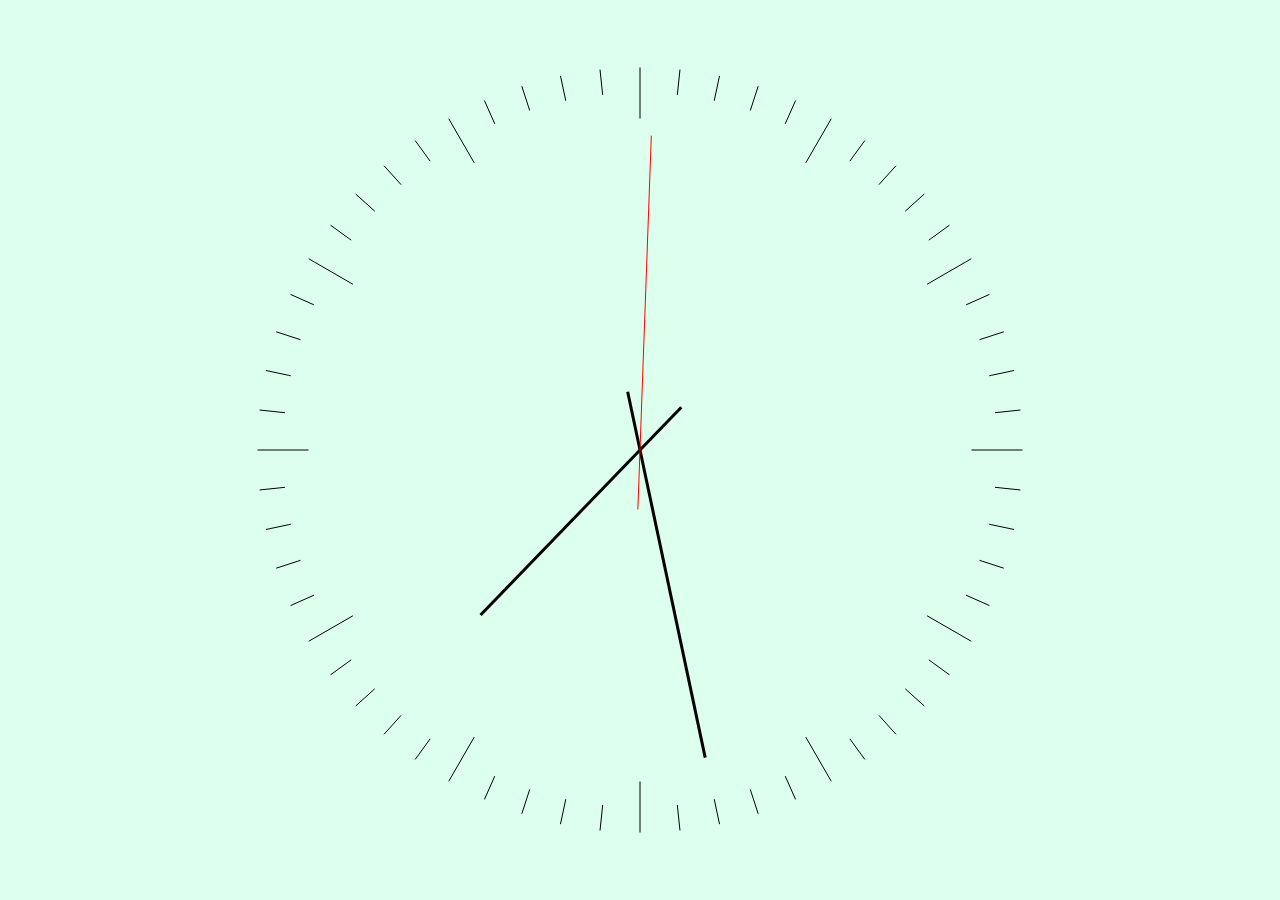
==== html-clock/demo.html @ c9455b2c "Initial commit" ====
<!DOCTYPE html>
<html lang="en">
<head>
    <meta charset="UTF-8">
    <title>Clock Usage Demonstration</title>
    <script src="clock.js"></script>
    <link rel="stylesheet" href="style.css">
</head>
<body>
    <at-yeoman-clock id="clock-view"></at-yeoman-clock>
<!--    <div id="clock-view"></div>-->
</body>
</html>
---- html-clock/style.css ----
html {
    box-sizing: border-box;
}

#clock-view {
    position: absolute;
    padding: 25px;
    margin: 0;
    top: 0;
    left: 0;
    right: 0;
    bottom: 0;
    background: #ddffee;
}

#clock-view canvas {
    position: relative;
    padding: 0;
    margin: 0;
    width: 100%;
    height: 100%;
    top: 0;
    left: 0;
    right: 0;
    bottom: 0;
}
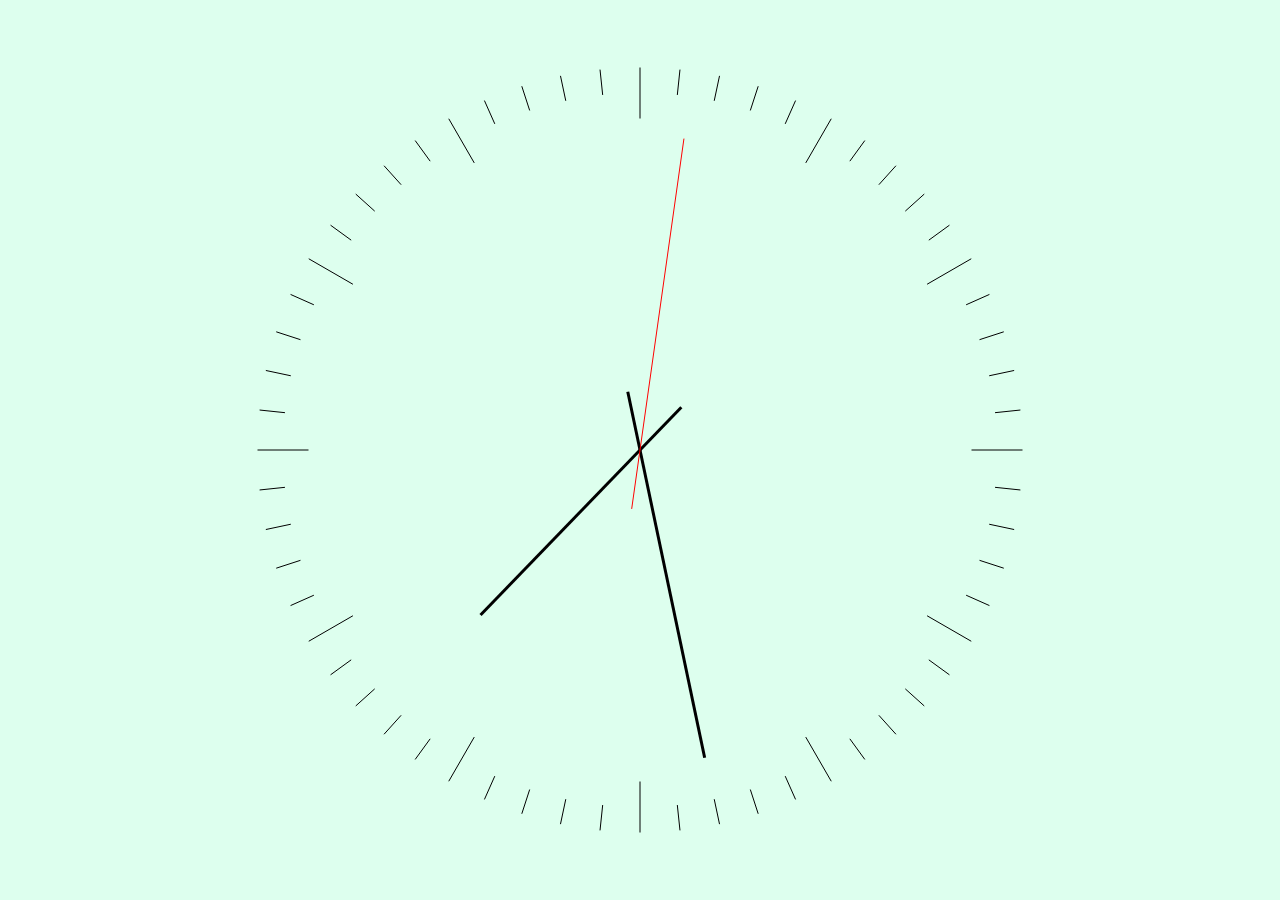
==== commit bc6e657d: "Cleanup" ====
--- a/html-clock/demo.html
+++ b/html-clock/demo.html
@@ -8,6 +8,5 @@
 </head>
 <body>
     <at-yeoman-clock id="clock-view"></at-yeoman-clock>
-<!--    <div id="clock-view"></div>-->
 </body>
 </html>
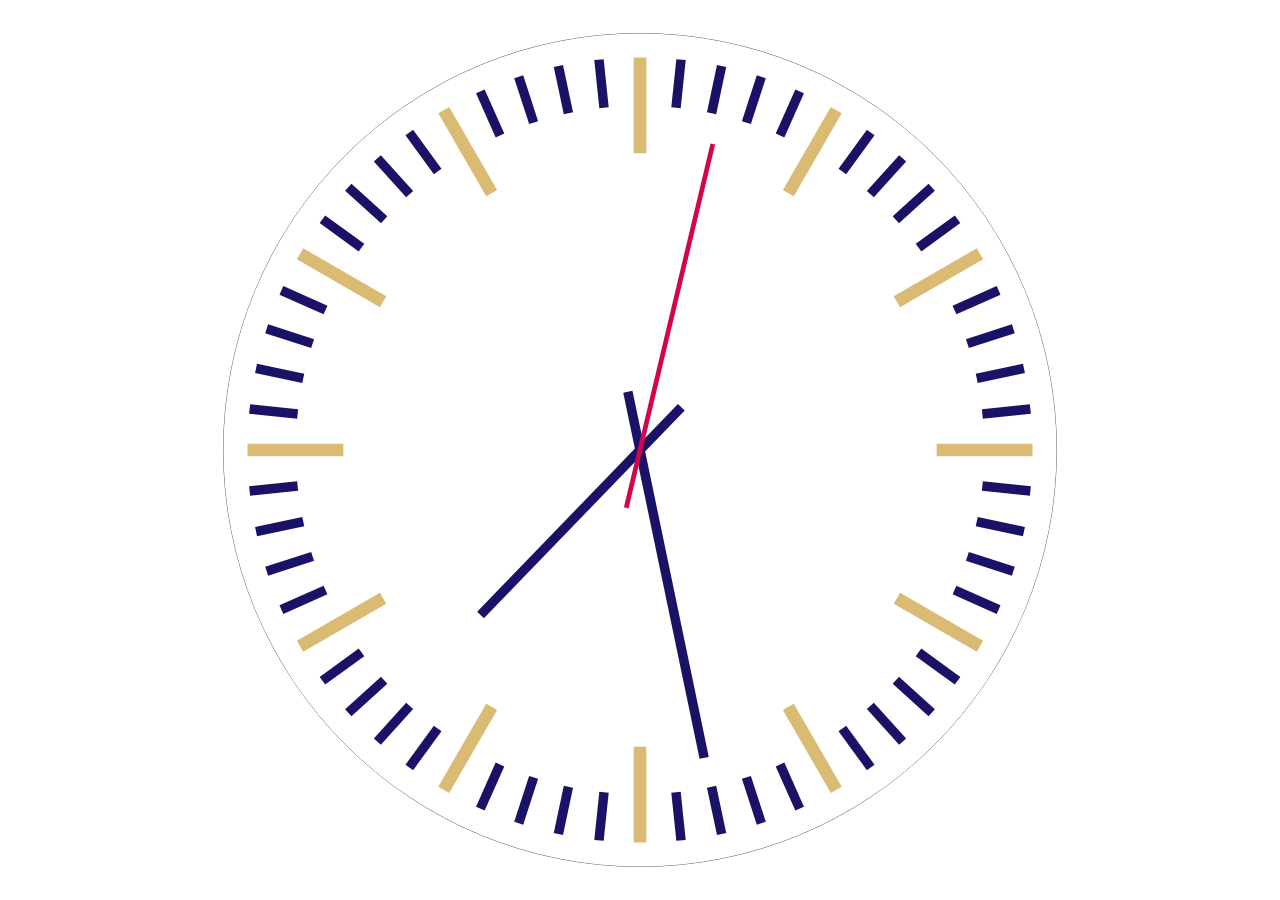
==== commit c71ac969: "Imitation clock" ====
--- a/html-clock/demo.html
+++ b/html-clock/demo.html
@@ -3,7 +3,7 @@
 <head>
     <meta charset="UTF-8">
     <title>Clock Usage Demonstration</title>
-    <script src="clock.js"></script>
+    <script src="imitation-clock.js"></script>
     <link rel="stylesheet" href="style.css">
 </head>
 <body>
--- a/html-clock/style.css
+++ b/html-clock/style.css
@@ -10,7 +10,7 @@
     left: 0;
     right: 0;
     bottom: 0;
-    background: #ddffee;
+    background: white;
 }
 
 #clock-view canvas {
@@ -19,8 +19,4 @@
     margin: 0;
     width: 100%;
     height: 100%;
-    top: 0;
-    left: 0;
-    right: 0;
-    bottom: 0;
 }
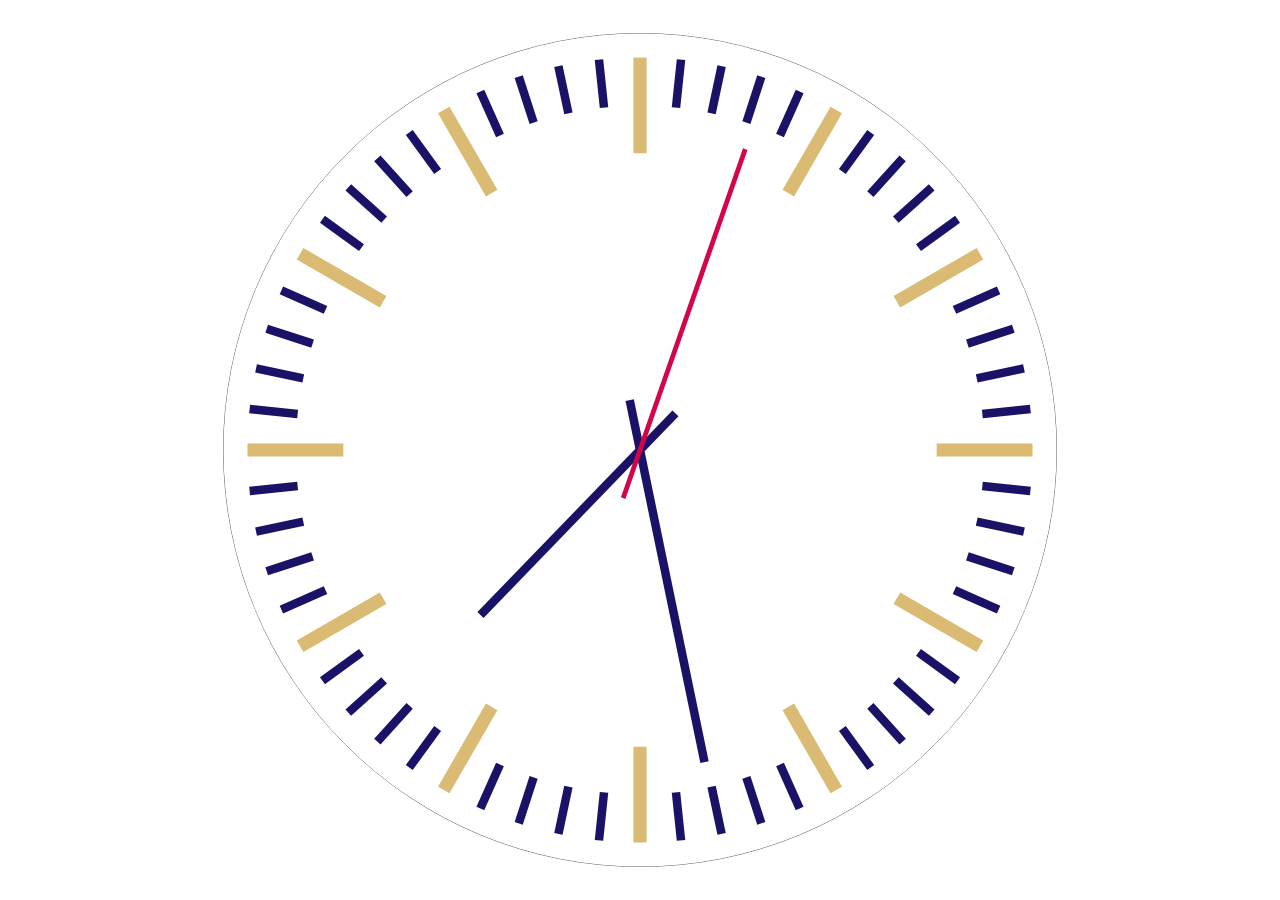
==== commit 50c95a38: ".gitignore" ====
--- a/html-clock/demo.html
+++ b/html-clock/demo.html
@@ -2,9 +2,10 @@
 <html lang="en">
 <head>
     <meta charset="UTF-8">
-    <title>Clock Usage Demonstration</title>
+    <title>Clock</title>
     <script src="imitation-clock.js"></script>
     <link rel="stylesheet" href="style.css">
+    <link rel="manifest" href="manifest.json" crossorigin="use-credentials">
 </head>
 <body>
     <at-yeoman-clock id="clock-view"></at-yeoman-clock>
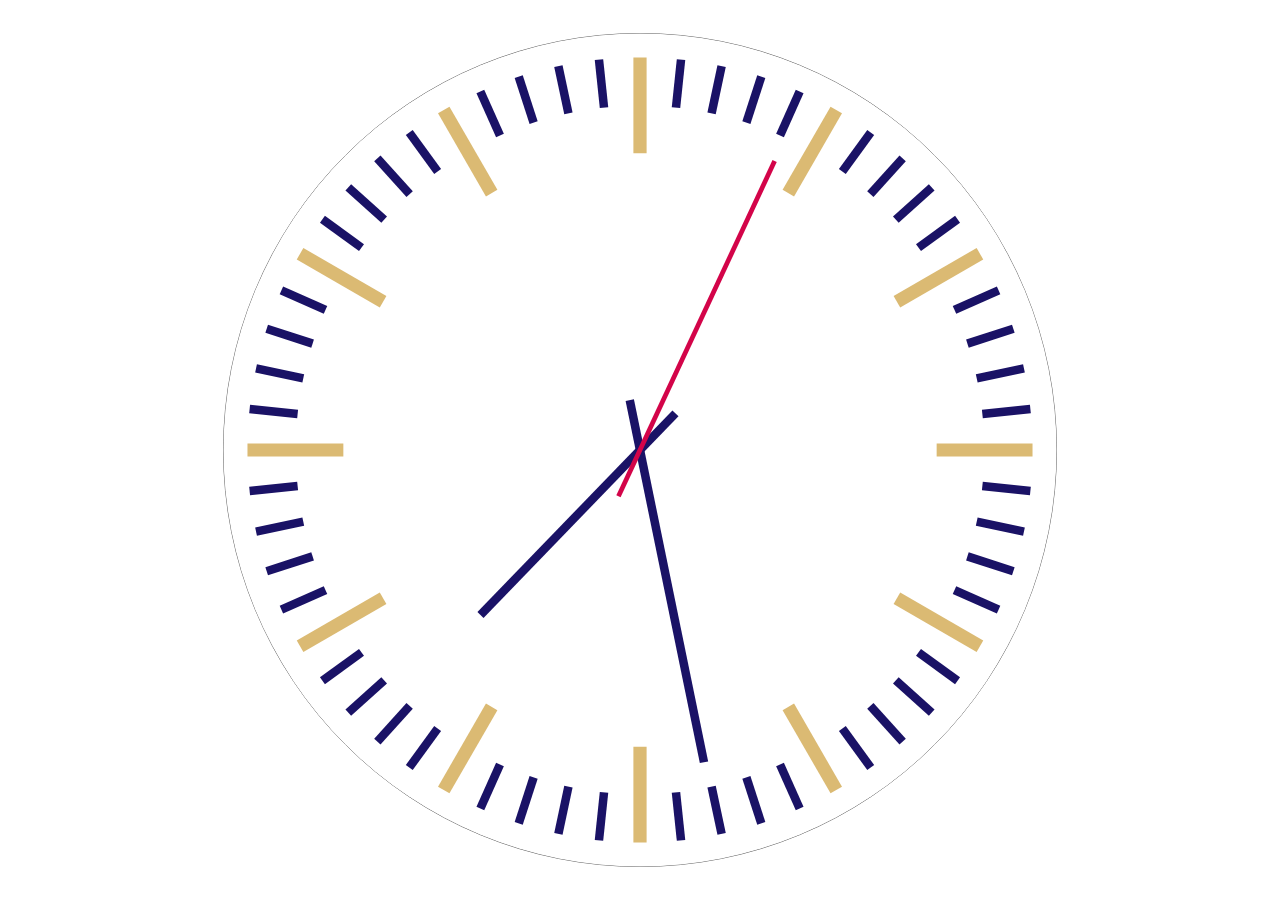
==== commit 97ed94a8: ".gitignore" ====
--- a/html-clock/demo.html
+++ b/html-clock/demo.html
@@ -6,6 +6,7 @@
     <script src="imitation-clock.js"></script>
     <link rel="stylesheet" href="style.css">
     <link rel="manifest" href="manifest.json" crossorigin="use-credentials">
+    <link rel="icon" type="image/png" href="icon.png"/>
 </head>
 <body>
     <at-yeoman-clock id="clock-view"></at-yeoman-clock>
